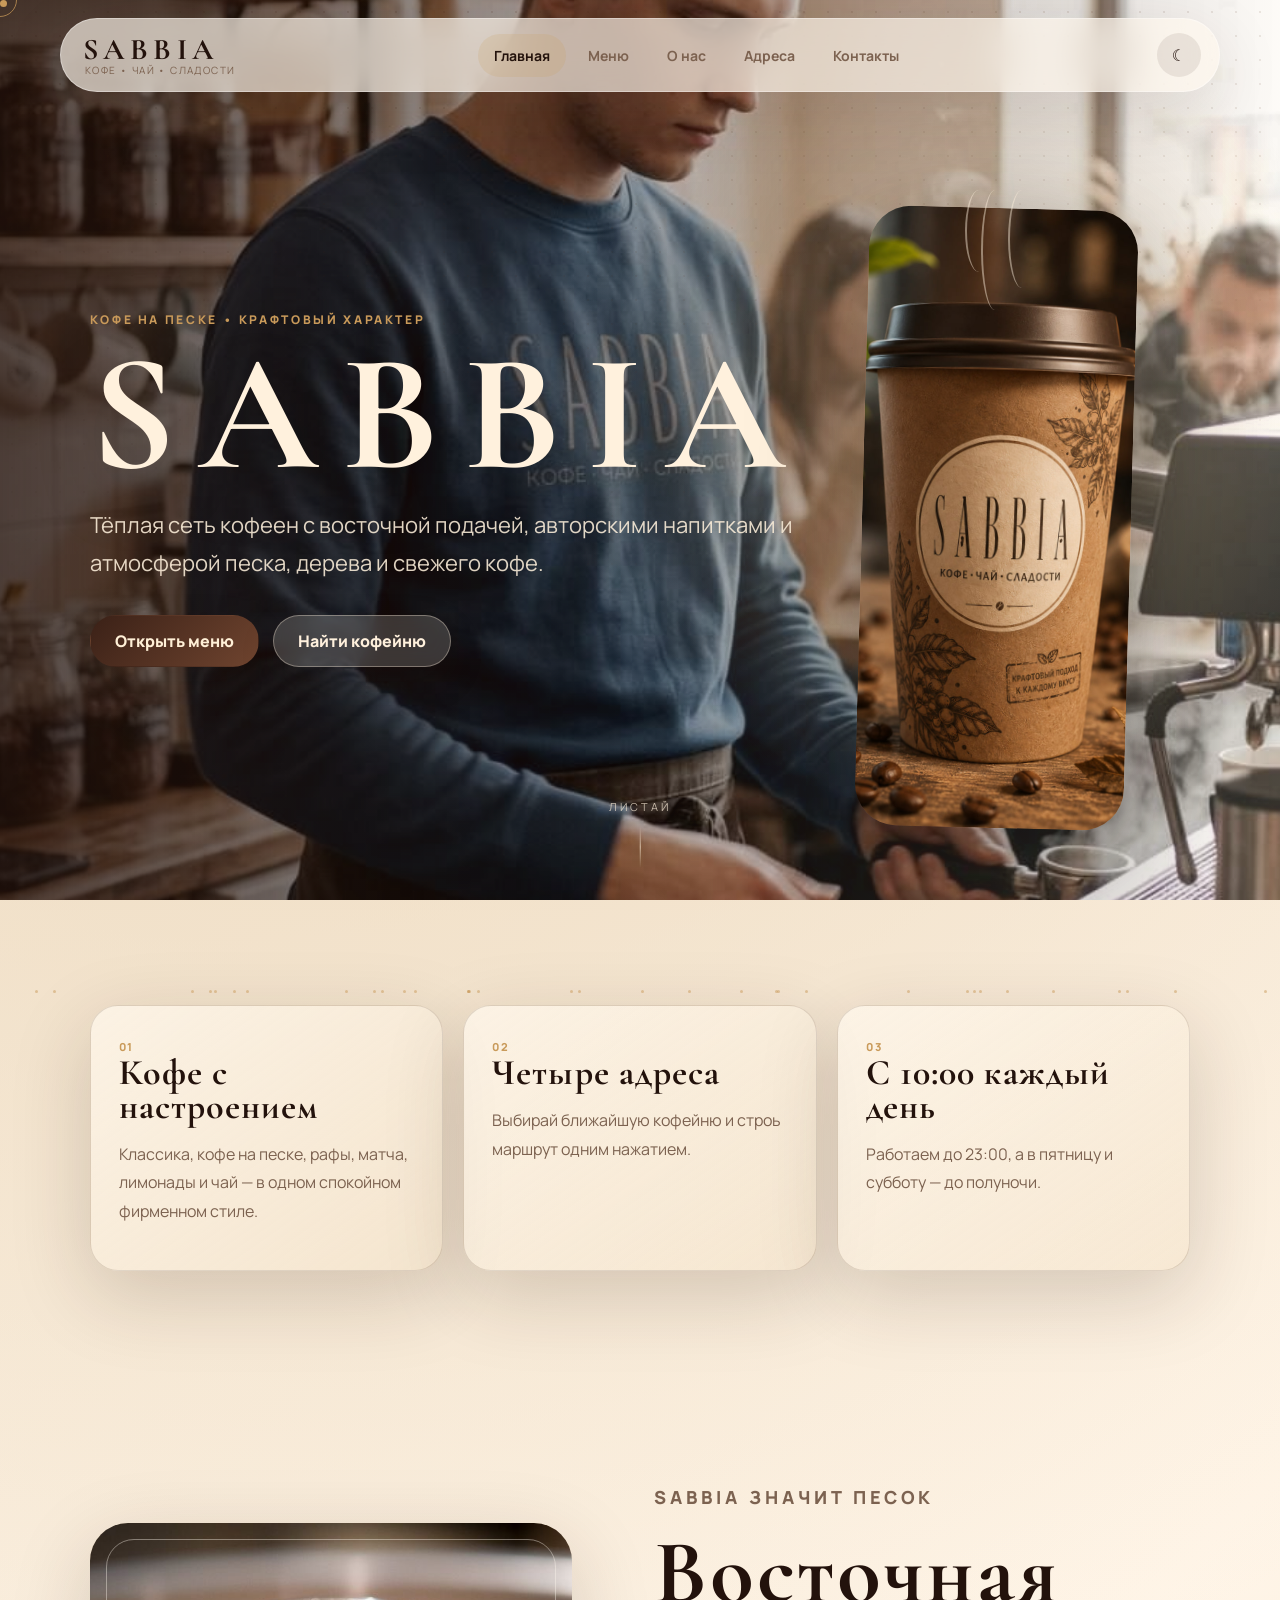
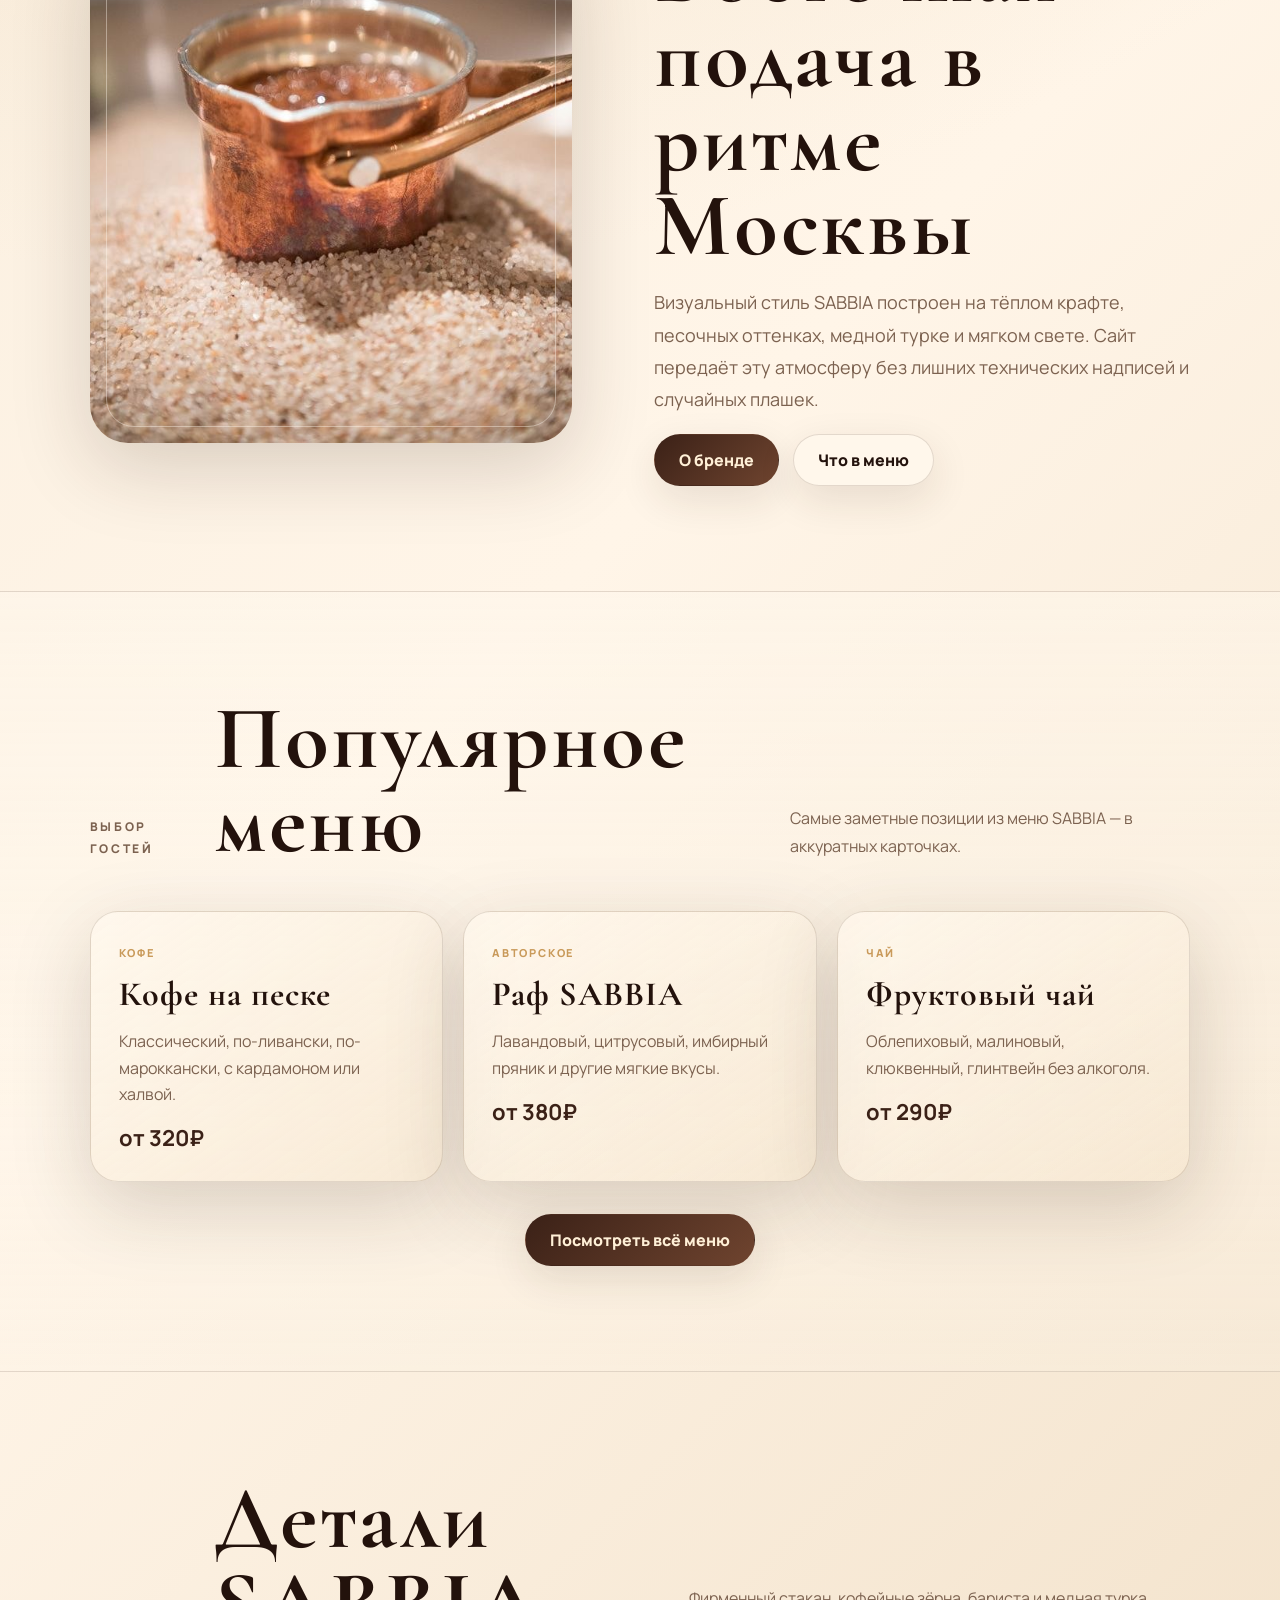
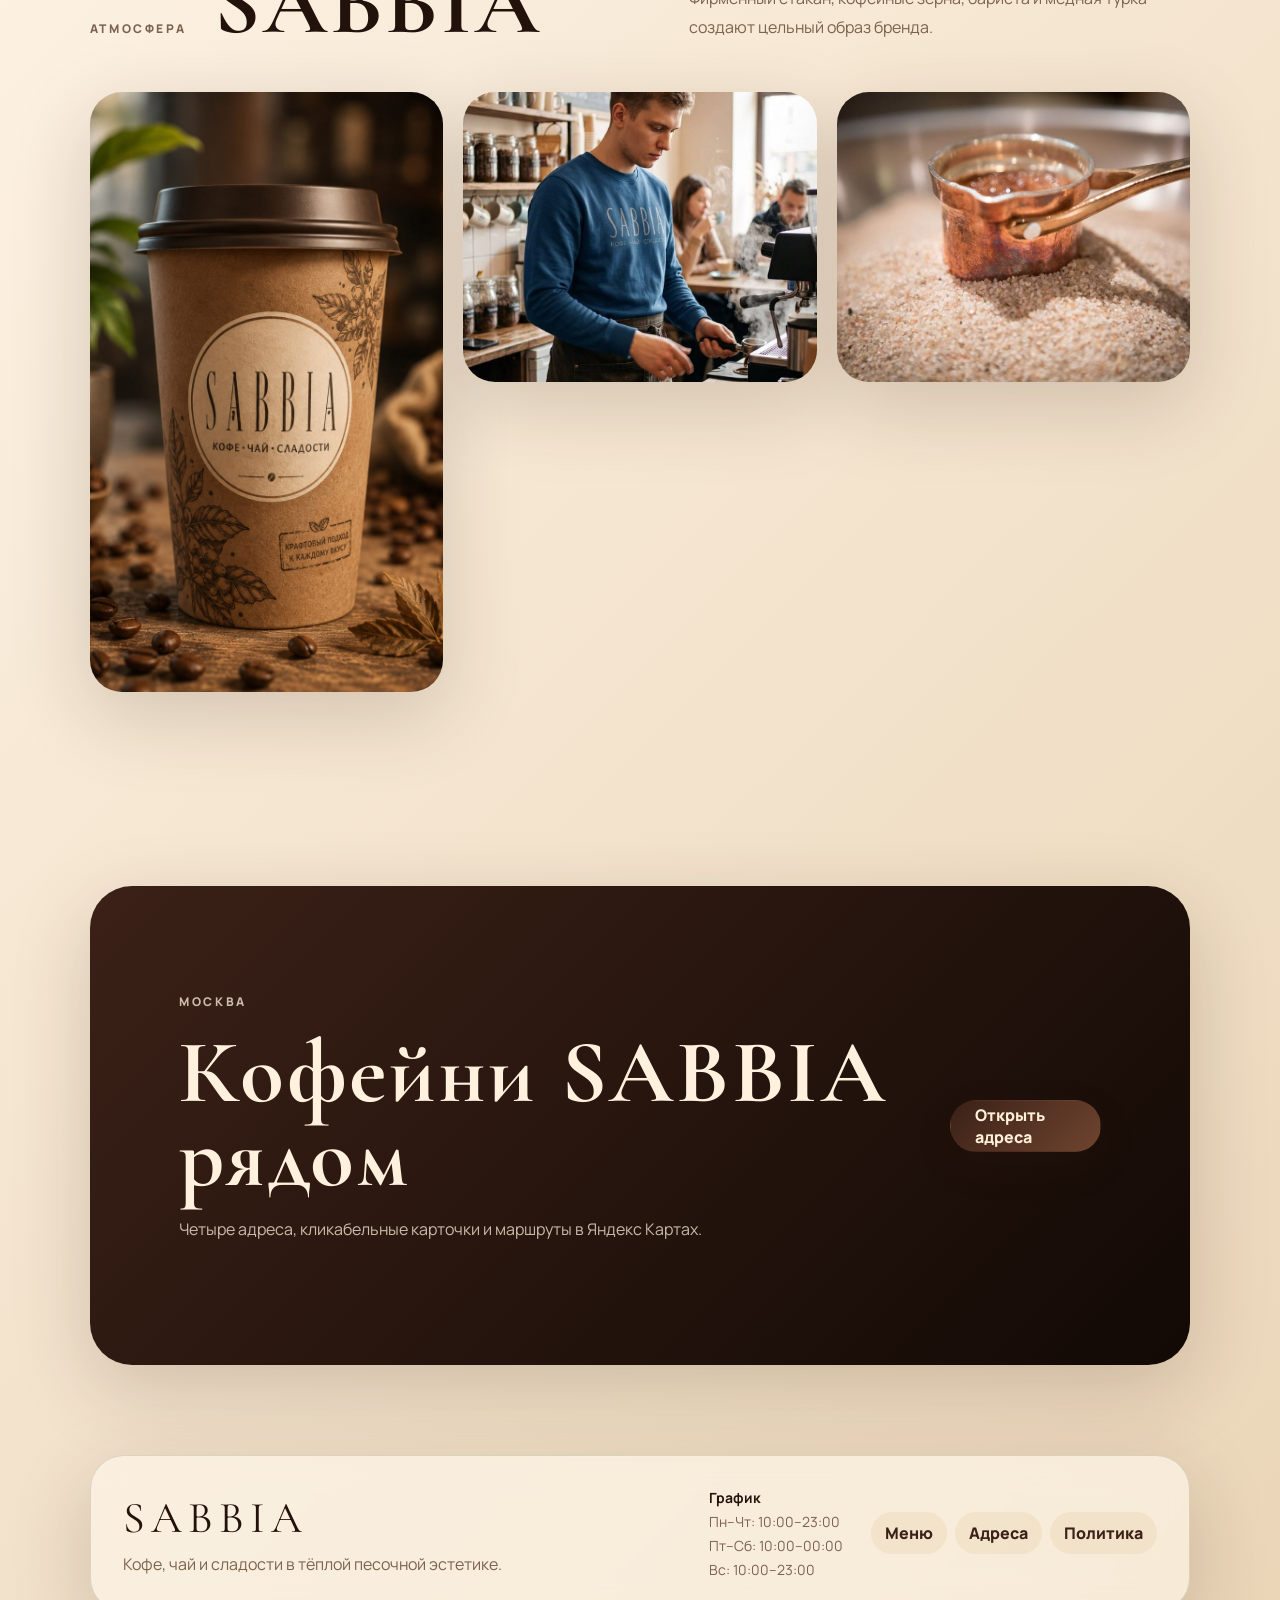
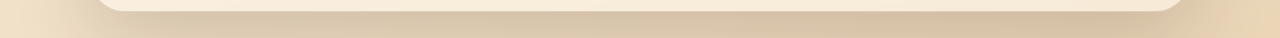
==== index.html @ 1bac94e6 "Add files via upload" ====
<!doctype html>
<html lang="ru">
<head>
  <title>SABBIA — кофе, чай, сладости</title>
  <meta name="description" content="SABBIA — сеть кофеен в Москве: кофе на песке, авторские напитки, чай, лимонады и сладости.">
  <meta property="og:title" content="SABBIA — кофе, чай, сладости">
  <meta property="og:description" content="Тёплая сеть кофеен с крафтовым характером и восточной атмосферой.">
  <meta property="og:type" content="website">
  <meta charset="utf-8">
  <meta name="viewport" content="width=device-width,initial-scale=1">
  <meta name="theme-color" content="#1f130e">
  <link rel="icon" href="assets/favicon.svg" type="image/svg+xml">
  <link rel="preconnect" href="https://fonts.googleapis.com">
  <link rel="preconnect" href="https://fonts.gstatic.com" crossorigin>
  <link href="https://fonts.googleapis.com/css2?family=Cormorant+Garamond:wght@500;600;700&family=Manrope:wght@400;500;600;700;800&display=swap" rel="stylesheet">
  <link rel="stylesheet" href="assets/style.css">
</head>
<body data-page="home">
<div class="loader" aria-hidden="true"><div class="loader-mark">SABBIA</div><div class="loader-bar"><span></span></div></div>
<div class="sand-layer" aria-hidden="true"></div>
<div class="cursor-dot" aria-hidden="true"></div><div class="cursor-ring" aria-hidden="true"></div>
<header class="topbar" data-topbar>
  <a class="brand" href="index.html" aria-label="SABBIA на главную"><span class="brand-word">SABBIA</span><small>кофе • чай • сладости</small></a>
  <nav class="nav" data-nav>
    <a href="index.html" data-page="home">Главная</a>
    <a href="menu.html" data-page="menu">Меню</a>
    <a href="about.html" data-page="about">О нас</a>
    <a href="locations.html" data-page="locations">Адреса</a>
    <a href="contacts.html" data-page="contacts">Контакты</a>
  </nav>
  <div class="top-actions">
    <button class="theme-toggle" type="button" aria-label="Сменить тему">☾</button>
    <button class="burger" type="button" aria-label="Открыть меню"><span></span><span></span></button>
  </div>
</header>
<main>
  <section class="hero hero-home">
    <div class="hero-bg"><img src="assets/images/barista.jpg" alt="Бариста SABBIA готовит кофе"></div>
    <div class="hero-overlay"></div>
    <div class="hero-content reveal">
      <p class="eyebrow">кофе на песке • крафтовый характер</p>
      <h1 class="brand-word hero-title">SABBIA</h1>
      <p class="hero-lead">Тёплая сеть кофеен с восточной подачей, авторскими напитками и атмосферой песка, дерева и свежего кофе.</p>
      <div class="actions"><a class="btn primary" href="menu.html">Открыть меню</a><a class="btn ghost" href="locations.html">Найти кофейню</a></div>
    </div>
    <div class="hero-cup reveal" aria-hidden="true">
      <span class="steam s1"></span><span class="steam s2"></span><span class="steam s3"></span>
      <img src="assets/images/cup.jpg" alt="Фирменный стаканчик SABBIA">
    </div>
    <div class="scroll-hint" aria-hidden="true">листай</div>
  </section>

  <section class="section intro-grid">
    <div class="intro-card reveal">
      <span>01</span><h2>Кофе с настроением</h2><p>Классика, кофе на песке, рафы, матча, лимонады и чай — в одном спокойном фирменном стиле.</p>
    </div>
    <div class="intro-card reveal delay-1"><span>02</span><h2>Четыре адреса</h2><p>Выбирай ближайшую кофейню и строь маршрут одним нажатием.</p></div>
    <div class="intro-card reveal delay-2"><span>03</span><h2>С 10:00 каждый день</h2><p>Работаем до 23:00, а в пятницу и субботу — до полуночи.</p></div>
  </section>

  <section class="section split">
    <div class="photo-frame reveal"><img src="assets/images/turkish-coffee.jpg" alt="Кофе на песке в турке"></div>
    <div class="copy-block reveal">
      <p class="eyebrow">SABBIA значит песок</p>
      <h2>Восточная подача в ритме Москвы</h2>
      <p>Визуальный стиль SABBIA построен на тёплом крафте, песочных оттенках, медной турке и мягком свете. Сайт передаёт эту атмосферу без лишних технических надписей и случайных плашек.</p>
      <div class="actions"><a class="btn primary" href="about.html">О бренде</a><a class="btn" href="menu.html">Что в меню</a></div>
    </div>
  </section>

  <section class="section soft">
    <div class="section-head reveal"><p class="eyebrow">выбор гостей</p><h2>Популярное меню</h2><p>Самые заметные позиции из меню SABBIA — в аккуратных карточках.</p></div>
    <div class="cards menu-preview">
      <article class="menu-card reveal"><span>кофе</span><h3>Кофе на песке</h3><p>Классический, по-ливански, по-мароккански, с кардамоном или халвой.</p><b>от 320₽</b></article>
      <article class="menu-card reveal delay-1"><span>авторское</span><h3>Раф SABBIA</h3><p>Лавандовый, цитрусовый, имбирный пряник и другие мягкие вкусы.</p><b>от 380₽</b></article>
      <article class="menu-card reveal delay-2"><span>чай</span><h3>Фруктовый чай</h3><p>Облепиховый, малиновый, клюквенный, глинтвейн без алкоголя.</p><b>от 290₽</b></article>
    </div>
    <div class="center reveal"><a class="btn primary" href="menu.html">Посмотреть всё меню</a></div>
  </section>

  <section class="section gallery-section">
    <div class="section-head reveal"><p class="eyebrow">атмосфера</p><h2>Детали SABBIA</h2><p>Фирменный стакан, кофейные зёрна, бариста и медная турка создают цельный образ бренда.</p></div>
    <div class="gallery-grid">
      <button class="gallery-item tall reveal" data-img="assets/images/cup.jpg"><img src="assets/images/cup.jpg" alt="Стаканчик SABBIA"></button>
      <button class="gallery-item reveal delay-1" data-img="assets/images/barista.jpg"><img src="assets/images/barista.jpg" alt="Бариста SABBIA"></button>
      <button class="gallery-item reveal delay-2" data-img="assets/images/turkish-coffee.jpg"><img src="assets/images/turkish-coffee.jpg" alt="Кофе на песке"></button>
    </div>
  </section>

  <section class="section locations-strip reveal">
    <div><p class="eyebrow">Москва</p><h2>Кофейни SABBIA рядом</h2><p>Четыре адреса, кликабельные карточки и маршруты в Яндекс Картах.</p></div>
    <a class="btn primary" href="locations.html">Открыть адреса</a>
  </section>
</main>
<footer class="footer reveal">
  <div>
    <a class="footer-brand brand-word" href="index.html">SABBIA</a>
    <p>Кофе, чай и сладости в тёплой песочной эстетике.</p>
  </div>
  <div class="footer-time"><b>График</b><span>Пн–Чт: 10:00–23:00</span><span>Пт–Сб: 10:00–00:00</span><span>Вс: 10:00–23:00</span></div>
  <div class="footer-links"><a href="menu.html">Меню</a><a href="locations.html">Адреса</a><a href="policy.html">Политика</a></div>
</footer>
<div class="lightbox" data-lightbox><button aria-label="Закрыть">×</button><img alt=""></div>
<script src="assets/script.js"></script>
</body>
</html>
---- assets/style.css ----
:root{
  --bg:#f6ead8; --bg2:#ead5b7; --paper:#fff8ed; --paper2:#f4e3ca;
  --ink:#23120c; --muted:#7c6250; --line:rgba(72,41,25,.15);
  --brown:#3b2117; --brown2:#6f442f; --gold:#c99a5a; --gold2:#e7c285;
  --shadow:0 24px 80px rgba(49,29,16,.18); --radius:28px;
  --brand:'Cormorant Garamond', Georgia, serif; --body:'Manrope',system-ui,-apple-system,Segoe UI,sans-serif;
}
[data-theme="dark"]{--bg:#120b08;--bg2:#25150f;--paper:#1d110d;--paper2:#28170f;--ink:#fff1dd;--muted:#c2a990;--line:rgba(255,231,203,.14);--brown:#f1d5ae;--brown2:#d2a46b;--gold:#e0b36e;--gold2:#fff0bf;--shadow:0 24px 90px rgba(0,0,0,.45)}
*{box-sizing:border-box}html{scroll-behavior:smooth}body{margin:0;font-family:var(--body);background:radial-gradient(circle at 20% 0%,var(--bg2),transparent 38%),linear-gradient(135deg,var(--bg),#fff5e8 45%,var(--bg2));color:var(--ink);overflow-x:hidden;transition:background .45s,color .45s}body:before{content:"";position:fixed;inset:0;pointer-events:none;z-index:-1;background-image:radial-gradient(rgba(87,50,29,.13) 1px, transparent 1px);background-size:24px 24px;mask-image:linear-gradient(#000,transparent 84%)}a{color:inherit;text-decoration:none}img{max-width:100%;display:block}button{font:inherit;color:inherit}.brand-word{font-family:var(--brand);letter-spacing:.14em;text-transform:uppercase}.loader{position:fixed;inset:0;z-index:9999;display:grid;place-items:center;background:var(--ink);color:var(--paper);transition:opacity .75s ease,visibility .75s}.loaded .loader{opacity:0;visibility:hidden}.loader-mark{font-family:var(--brand);font-size:clamp(44px,9vw,96px);letter-spacing:.18em}.loader-bar{position:absolute;bottom:22%;width:min(320px,70vw);height:2px;background:rgba(255,255,255,.18);overflow:hidden}.loader-bar span{display:block;height:100%;width:45%;background:linear-gradient(90deg,transparent,var(--gold2),transparent);animation:loadline 1.25s infinite}@keyframes loadline{from{transform:translateX(-110%)}to{transform:translateX(260%)}}
.cursor-dot,.cursor-ring{position:fixed;top:0;left:0;pointer-events:none;z-index:9998;border-radius:50%;display:none}.cursor-dot{width:7px;height:7px;background:var(--gold)}.cursor-ring{width:34px;height:34px;border:1px solid rgba(201,154,90,.75);transition:width .2s,height .2s,opacity .2s}.cursor-ring.hover{width:52px;height:52px;opacity:.45}@media(pointer:fine){.cursor-dot,.cursor-ring{display:block}}
.topbar{position:fixed;top:18px;left:50%;transform:translateX(-50%);width:min(1160px,calc(100% - 28px));height:74px;z-index:1000;display:flex;align-items:center;justify-content:space-between;padding:0 18px 0 22px;border:1px solid rgba(255,255,255,.35);background:rgba(255,248,237,.66);backdrop-filter:blur(22px);box-shadow:0 20px 70px rgba(54,32,20,.12);border-radius:999px;transition:.35s ease}.topbar.scrolled{height:62px;background:rgba(255,248,237,.82);box-shadow:0 16px 54px rgba(54,32,20,.16)}[data-theme="dark"] .topbar{background:rgba(24,14,10,.72);border-color:rgba(255,226,184,.18)}.brand{display:flex;flex-direction:column;line-height:1}.brand span{font-size:30px;font-family:var(--brand);letter-spacing:.18em;font-weight:700}.brand small{font-size:10px;letter-spacing:.14em;text-transform:uppercase;color:var(--muted);margin-left:2px}.nav{display:flex;gap:6px;align-items:center}.nav a{padding:12px 16px;border-radius:999px;color:var(--muted);font-size:14px;font-weight:700;transition:.25s}.nav a:hover,.nav a.active{background:rgba(201,154,90,.18);color:var(--ink)}.top-actions{display:flex;align-items:center;gap:8px}.theme-toggle,.burger{border:0;border-radius:999px;background:rgba(59,33,23,.09);width:44px;height:44px;display:grid;place-items:center;cursor:pointer;transition:.25s}.theme-toggle:hover,.burger:hover{transform:translateY(-2px);background:rgba(201,154,90,.24)}.burger{display:none;position:relative}.burger span{width:18px;height:2px;background:currentColor;display:block;position:absolute;transition:.25s}.burger span:first-child{transform:translateY(-5px)}.burger span:last-child{transform:translateY(5px)}.burger.open span:first-child{transform:rotate(45deg)}.burger.open span:last-child{transform:rotate(-45deg)}
.hero{position:relative;min-height:100vh;padding:150px min(7vw,96px) 72px;display:grid;grid-template-columns:1.03fr .82fr;align-items:center;gap:54px;overflow:hidden}.hero-bg,.hero-overlay{position:absolute;inset:0;z-index:-2}.hero-bg img{width:100%;height:100%;object-fit:cover;filter:saturate(.8) contrast(1.03);transform:scale(1.08);animation:kenburns 18s ease-in-out infinite alternate}.hero-overlay{z-index:-1;background:linear-gradient(90deg,rgba(35,18,12,.78),rgba(35,18,12,.35),rgba(246,234,216,.2)),radial-gradient(circle at 75% 45%,rgba(245,211,160,.45),transparent 38%)}@keyframes kenburns{to{transform:scale(1.18) translate3d(-2%,1%,0)}}.hero-content{max-width:760px;color:#fff1dd}.eyebrow{text-transform:uppercase;letter-spacing:.22em;font-size:12px;font-weight:800;color:var(--gold);margin:0 0 18px}.hero-title{font-size:clamp(72px,13vw,186px);line-height:.82;margin:0 0 24px;text-shadow:0 22px 70px rgba(0,0,0,.3)}.hero-lead,.page-lead,.lead{font-size:clamp(17px,2vw,22px);line-height:1.72;color:rgba(255,241,221,.87);margin:0 0 32px}.actions{display:flex;gap:14px;flex-wrap:wrap}.btn{position:relative;overflow:hidden;display:inline-flex;align-items:center;justify-content:center;min-height:52px;padding:0 24px;border:1px solid var(--line);border-radius:999px;background:rgba(255,248,237,.72);color:var(--ink);font-weight:800;box-shadow:0 14px 40px rgba(58,33,20,.11);transition:transform .25s,box-shadow .25s,background .25s}.btn:hover{transform:translateY(-3px);box-shadow:0 24px 70px rgba(58,33,20,.18)}.btn:active{transform:translateY(0) scale(.98)}.btn.primary{background:linear-gradient(135deg,var(--brown),var(--brown2));color:#fff0d7;border-color:transparent}.btn.ghost{background:rgba(255,248,237,.18);color:#fff1dd;border-color:rgba(255,241,221,.35);backdrop-filter:blur(10px)}.ripple{position:absolute;border-radius:50%;transform:scale(0);animation:ripple .55s ease-out;background:rgba(255,255,255,.45);pointer-events:none}@keyframes ripple{to{transform:scale(6);opacity:0}}
.hero-cup{position:relative;align-self:end}.hero-cup img{width:min(440px,80vw);height:620px;object-fit:cover;border-radius:42px;box-shadow:0 34px 110px rgba(0,0,0,.35);transform:rotate(1.5deg)}.steam{position:absolute;left:44%;top:-18px;width:28px;height:120px;border-radius:50%;border-left:2px solid rgba(255,241,221,.45);filter:blur(.4px);animation:steam 3.2s infinite ease-in-out;z-index:3}.steam.s2{left:54%;animation-delay:.8s;height:98px}.steam.s3{left:38%;animation-delay:1.4s;height:82px}@keyframes steam{0%{opacity:0;transform:translateY(50px) scale(.7) rotate(4deg)}35%{opacity:.9}100%{opacity:0;transform:translateY(-60px) scale(1.3) rotate(-10deg)}}.scroll-hint{position:absolute;bottom:32px;left:50%;transform:translateX(-50%);color:#fff1dd;text-transform:uppercase;letter-spacing:.25em;font-size:11px;opacity:.7}.scroll-hint:after{content:"";display:block;width:1px;height:42px;margin:12px auto 0;background:linear-gradient(transparent,#fff1dd,transparent);animation:scrollhint 1.7s infinite}@keyframes scrollhint{50%{transform:translateY(9px)}}
.section{padding:105px min(7vw,96px);position:relative}.section.soft{background:linear-gradient(180deg,rgba(255,248,237,.45),rgba(255,248,237,.18));border-block:1px solid var(--line)}.section-head{display:flex;align-items:end;justify-content:space-between;gap:28px;margin-bottom:34px}.section-head h2,.copy-block h2,.intro-card h2,.locations-strip h2,.prose h2{font-family:var(--brand);font-size:clamp(44px,7vw,92px);line-height:.94;margin:0 0 12px;letter-spacing:.03em}.section-head p,.copy-block p,.intro-card p,.locations-strip p,.prose p{color:var(--muted);line-height:1.8;max-width:760px}.intro-grid{display:grid;grid-template-columns:repeat(3,1fr);gap:20px}.intro-card,.menu-card,.contact-card,.place-card,.prose{padding:28px;border:1px solid var(--line);border-radius:var(--radius);background:linear-gradient(145deg,rgba(255,248,237,.72),rgba(244,227,202,.52));box-shadow:var(--shadow);transition:.35s}.intro-card:hover,.menu-card:hover,.contact-card:hover,.place-card:hover{transform:translateY(-8px);border-color:rgba(201,154,90,.5)}.intro-card span,.menu-card span,.contact-card span{font-weight:900;color:var(--gold);letter-spacing:.16em;text-transform:uppercase;font-size:11px}.intro-card h2{font-size:36px}.split{display:grid;grid-template-columns:.9fr 1fr;gap:min(7vw,82px);align-items:center}.photo-frame{position:relative;border-radius:38px;overflow:hidden;box-shadow:var(--shadow);min-height:520px;background:var(--paper2)}.photo-frame img{width:100%;height:100%;min-height:520px;object-fit:cover;transition:transform .7s}.photo-frame:hover img{transform:scale(1.05)}.photo-frame:after{content:"";position:absolute;inset:16px;border:1px solid rgba(255,248,237,.4);border-radius:28px;pointer-events:none}.copy-block p{font-size:18px}.cards{display:grid;grid-template-columns:repeat(3,1fr);gap:20px}.menu-card h3,.contact-card h3{font-family:var(--brand);font-size:34px;line-height:1;margin:16px 0 10px;letter-spacing:.03em}.menu-card p,.contact-card p{color:var(--muted);line-height:1.65}.menu-card b{font-size:22px;color:var(--brown)}.center{text-align:center;margin-top:32px}.gallery-grid{display:grid;grid-template-columns:1fr 1fr 1fr;grid-auto-rows:290px;gap:20px}.gallery-item{border:0;padding:0;border-radius:32px;overflow:hidden;background:var(--paper2);box-shadow:var(--shadow);cursor:pointer;position:relative}.gallery-item img{width:100%;height:100%;object-fit:cover;transition:transform .65s,filter .65s}.gallery-item:hover img{transform:scale(1.08);filter:saturate(1.05) contrast(1.05)}.gallery-item.tall{grid-row:span 2}.locations-strip{display:flex;align-items:center;justify-content:space-between;gap:24px;margin:min(7vw,96px);border-radius:42px;background:linear-gradient(135deg,var(--brown),#120905);color:#fff1dd;box-shadow:var(--shadow)}.locations-strip p{color:rgba(255,241,221,.75)}
.page-hero{min-height:52vh;padding:160px min(7vw,96px) 70px;display:grid;place-items:center;text-align:center;position:relative;overflow:hidden}.page-hero:before{content:"";position:absolute;inset:0;background:radial-gradient(circle at 50% 10%,rgba(201,154,90,.32),transparent 38%);pointer-events:none}.page-hero h1{font-size:clamp(54px,9vw,128px);line-height:.9;margin:0 0 20px}.page-hero .page-lead{color:var(--muted);max-width:820px}.about-hero{background:linear-gradient(rgba(35,18,12,.55),rgba(35,18,12,.45)),url('images/turkish-coffee.jpg') center/cover;color:#fff1dd}.about-hero .page-lead{color:rgba(255,241,221,.88)}
.filters{display:flex;gap:10px;flex-wrap:wrap;margin-bottom:28px;position:sticky;top:102px;z-index:20;padding:10px;border-radius:999px;background:rgba(255,248,237,.66);backdrop-filter:blur(18px);border:1px solid var(--line)}.filters button{border:0;border-radius:999px;padding:12px 18px;background:transparent;color:var(--muted);font-weight:900;cursor:pointer;transition:.25s}.filters button:hover,.filters button.active{background:linear-gradient(135deg,var(--brown),var(--brown2));color:#fff0d7}.menu-list{display:grid;grid-template-columns:repeat(3,1fr);gap:16px}.menu-list-card{display:flex;align-items:flex-start;justify-content:space-between;gap:18px;padding:22px;border:1px solid var(--line);border-radius:24px;background:rgba(255,248,237,.64);box-shadow:0 15px 48px rgba(58,33,20,.09);transition:.3s}.menu-list-card:hover{transform:translateY(-5px);border-color:rgba(201,154,90,.55)}.menu-list-card.hide{display:none}.menu-list-card span{color:var(--gold);font-size:10px;font-weight:900;letter-spacing:.16em;text-transform:uppercase}.menu-list-card h3{font-size:19px;margin:6px 0 8px}.menu-list-card p{margin:0;color:var(--muted);font-size:14px}.menu-list-card b{white-space:nowrap;color:var(--brown);font-size:18px}.menu-gallery{grid-template-columns:1fr 1fr;grid-auto-rows:auto}.menu-gallery .gallery-item img{height:auto;object-fit:contain;background:#fff}
.locations-layout{display:grid;grid-template-columns:.92fr 1.08fr;gap:26px;align-items:start}.places{display:grid;gap:16px}.place-card{display:grid;grid-template-columns:auto 1fr;gap:18px;position:relative;cursor:pointer}.place-card.active{outline:2px solid rgba(201,154,90,.55);background:linear-gradient(145deg,rgba(255,248,237,.92),rgba(231,194,133,.22))}.place-num{font-family:var(--brand);font-size:42px;color:var(--gold);line-height:1}.place-card h3{font-family:var(--brand);font-size:34px;line-height:1.05;margin:0 0 10px}.place-card p{margin:0 0 14px;color:var(--muted)}.click-badge{display:inline-flex;align-items:center;width:max-content;border:1px solid rgba(201,154,90,.38);border-radius:999px;padding:7px 11px;background:rgba(201,154,90,.13);font-size:11px;font-weight:900;letter-spacing:.12em;text-transform:uppercase;color:var(--brown)}.route-link{position:absolute;right:20px;bottom:20px;font-size:13px;font-weight:900;color:var(--brown)}.map-panel{position:sticky;top:112px;padding:16px;border-radius:34px;background:rgba(255,248,237,.68);border:1px solid var(--line);box-shadow:var(--shadow)}.map-top{display:flex;align-items:center;justify-content:space-between;gap:10px;margin-bottom:12px}.map-panel iframe{width:100%;height:590px;border:0;border-radius:24px;background:var(--paper2)}.map-note{font-size:13px;color:var(--muted);padding:12px 4px 2px}.contact-grid{display:grid;grid-template-columns:repeat(3,1fr);gap:20px}.schedule{display:grid;grid-template-columns:repeat(3,1fr);gap:16px}.schedule div{padding:24px;border-radius:24px;background:rgba(255,248,237,.72);border:1px solid var(--line);display:flex;justify-content:space-between;gap:20px;font-size:18px}.schedule span{color:var(--brown);font-weight:900}.prose{max-width:900px;margin:auto}.error-hero{grid-template-columns:1fr;min-height:78vh;background:linear-gradient(135deg,var(--brown),#100805)}
.footer{margin:0 min(7vw,96px) 26px;padding:32px;border-radius:34px;border:1px solid var(--line);background:rgba(255,248,237,.6);backdrop-filter:blur(16px);display:grid;grid-template-columns:1fr auto auto;gap:28px;align-items:center;box-shadow:var(--shadow)}.footer-brand{font-size:44px}.footer p{margin:8px 0 0;color:var(--muted)}.footer-time{display:grid;gap:5px;color:var(--muted);font-size:14px}.footer-time b{color:var(--ink)}.footer-links{display:flex;gap:8px;flex-wrap:wrap}.footer-links a{padding:10px 14px;border-radius:999px;background:rgba(201,154,90,.12);font-weight:800;color:var(--brown)}.lightbox{position:fixed;inset:0;z-index:5000;background:rgba(15,8,5,.82);display:grid;place-items:center;padding:28px;opacity:0;visibility:hidden;transition:.3s}.lightbox.open{opacity:1;visibility:visible}.lightbox img{max-width:min(1100px,92vw);max-height:86vh;border-radius:26px;box-shadow:0 25px 100px rgba(0,0,0,.45);object-fit:contain}.lightbox button{position:absolute;top:22px;right:22px;width:48px;height:48px;border-radius:999px;border:1px solid rgba(255,255,255,.25);background:rgba(255,255,255,.12);color:white;font-size:28px;cursor:pointer}.reveal{opacity:0;transform:translateY(34px);filter:blur(8px);transition:opacity .8s ease,transform .8s ease,filter .8s ease}.reveal.in-view{opacity:1;transform:none;filter:none}.delay-1{transition-delay:.12s}.delay-2{transition-delay:.24s}.page-leave{opacity:0;transform:translateY(10px);transition:opacity .28s ease,transform .28s ease}.sand-dot{position:fixed;width:3px;height:3px;background:rgba(201,154,90,.5);border-radius:50%;pointer-events:none;z-index:0;animation:floatDot var(--dur) linear infinite;left:var(--x);top:110vh}@keyframes floatDot{to{transform:translate3d(var(--dx),-125vh,0);opacity:0}}@media(max-width:980px){.nav{position:fixed;top:92px;left:14px;right:14px;display:grid;gap:8px;padding:16px;border-radius:28px;background:rgba(255,248,237,.9);backdrop-filter:blur(20px);border:1px solid var(--line);box-shadow:var(--shadow);opacity:0;visibility:hidden;transform:translateY(-10px);transition:.25s}.nav.open{opacity:1;visibility:visible;transform:none}.nav a{padding:14px 16px}.burger{display:grid}.hero{grid-template-columns:1fr;padding:132px 24px 54px}.hero-cup{display:none}.intro-grid,.cards,.contact-grid,.schedule,.locations-layout,.split,.footer{grid-template-columns:1fr}.section,.page-hero{padding-left:24px;padding-right:24px}.section-head{display:block}.gallery-grid{grid-template-columns:1fr;grid-auto-rows:260px}.gallery-item.tall{grid-row:auto}.menu-list{grid-template-columns:1fr}.locations-strip{margin:24px;display:block}.locations-strip .btn{margin-top:20px}.map-panel{position:relative;top:auto}.map-panel iframe{height:420px}.route-link{position:static;margin-top:14px;display:inline-flex}.footer{margin:24px}.filters{top:86px;border-radius:26px}.brand span{font-size:25px}.topbar{height:66px}.hero-title{font-size:78px}}@media(max-width:560px){.topbar{top:10px;width:calc(100% - 20px);padding:0 12px 0 16px}.brand small{display:none}.theme-toggle,.burger{width:40px;height:40px}.hero{padding-top:118px}.hero-lead,.page-lead{font-size:16px}.btn{width:100%;min-height:54px}.actions{width:100%}.section{padding-top:72px;padding-bottom:72px}.page-hero{min-height:46vh;padding-top:128px}.page-hero h1{font-size:48px}.section-head h2,.copy-block h2{font-size:44px}.intro-card,.menu-card,.contact-card,.place-card{padding:22px}.schedule div{display:block}.schedule span{display:block;margin-top:8px}.menu-list-card{display:block}.menu-list-card b{display:block;margin-top:14px}.footer-brand{font-size:34px}.hero-content{color:#fff1dd}}@media(prefers-reduced-motion:reduce){*,*:before,*:after{animation:none!important;transition:none!important;scroll-behavior:auto!important}.reveal{opacity:1;transform:none;filter:none}}
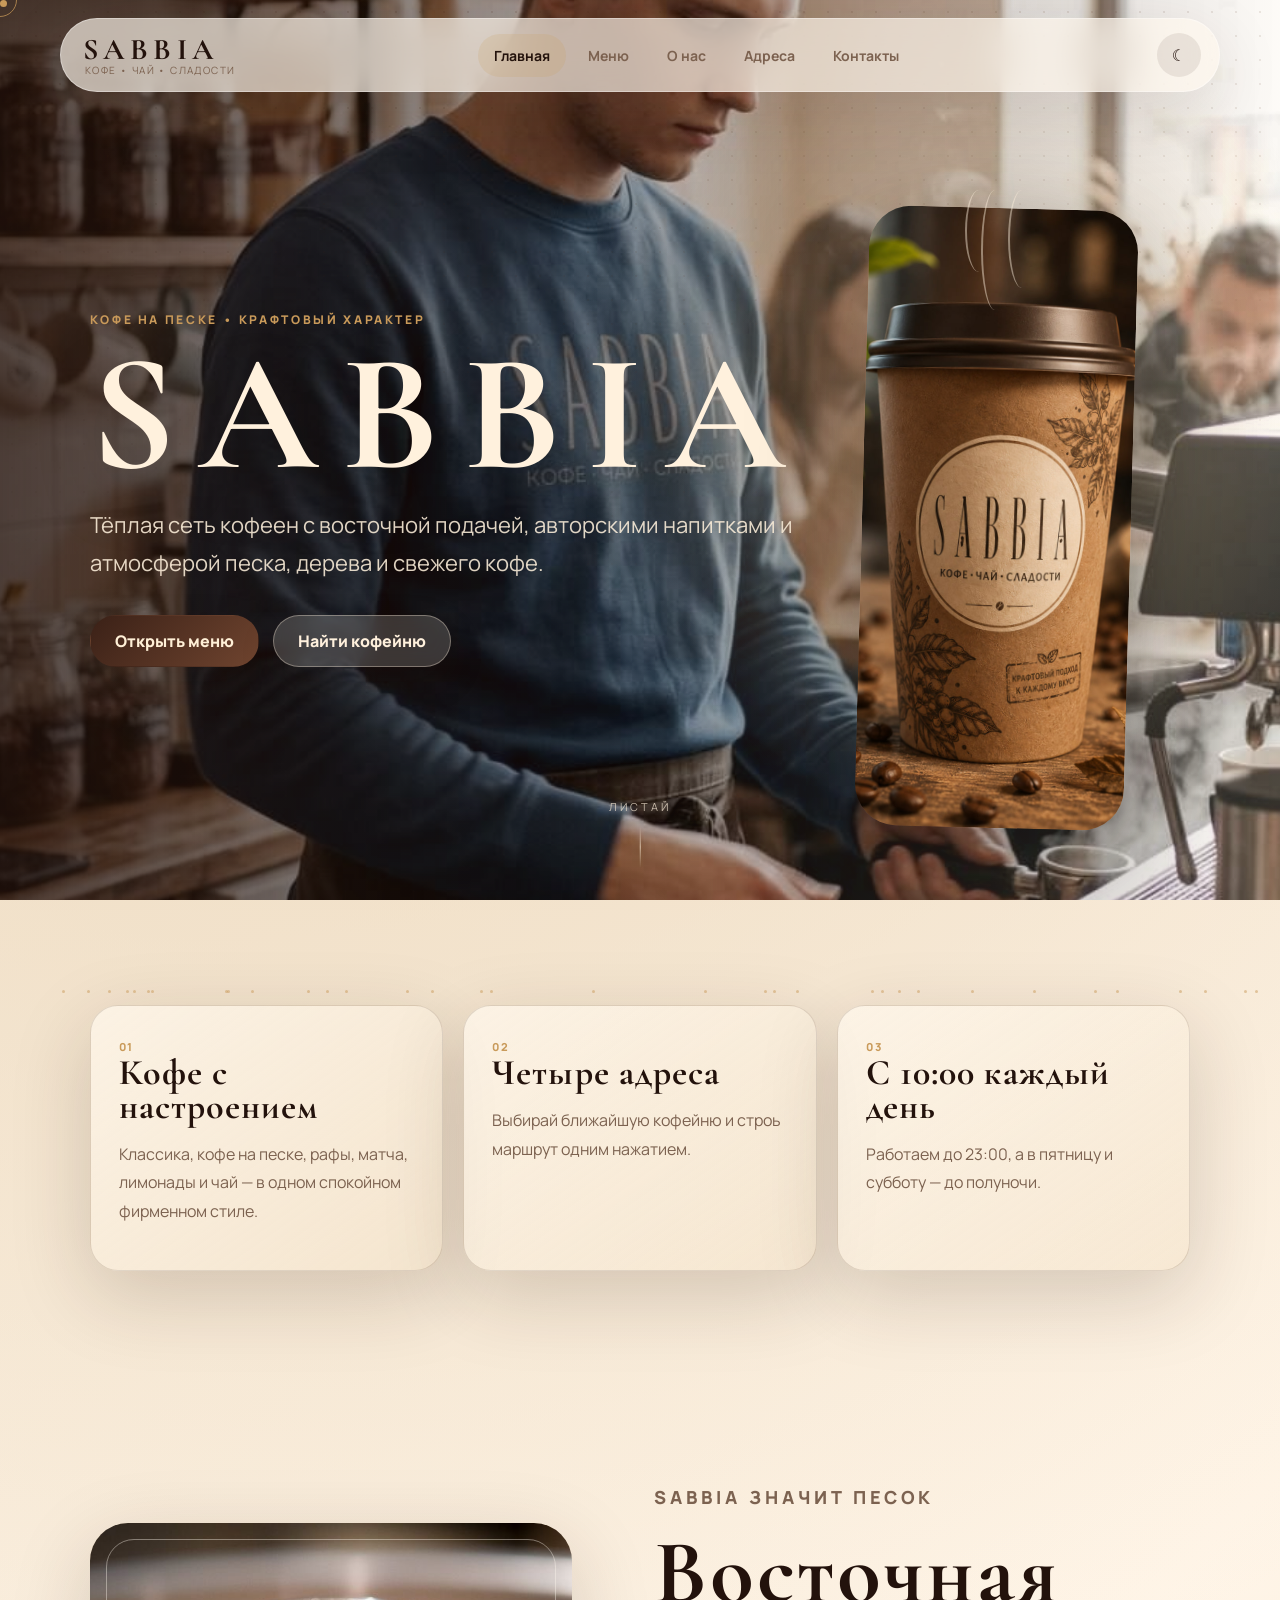
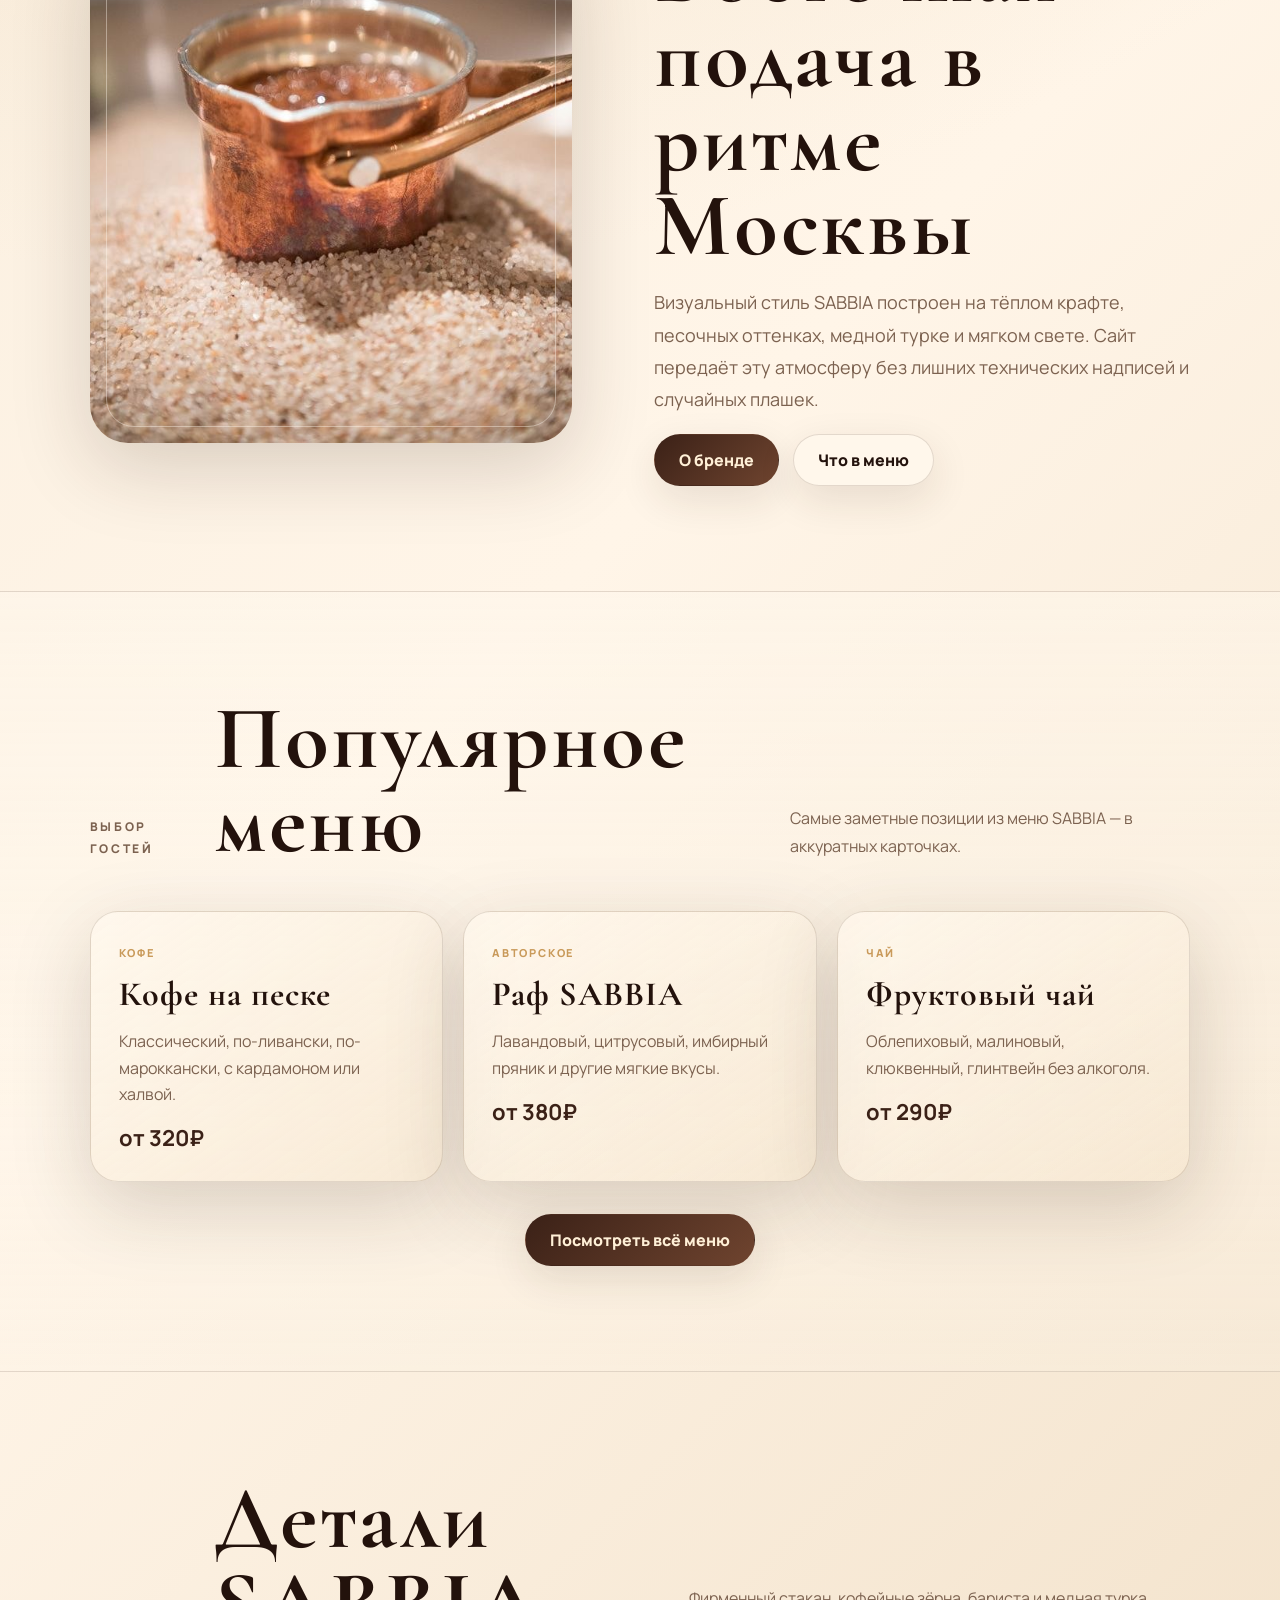
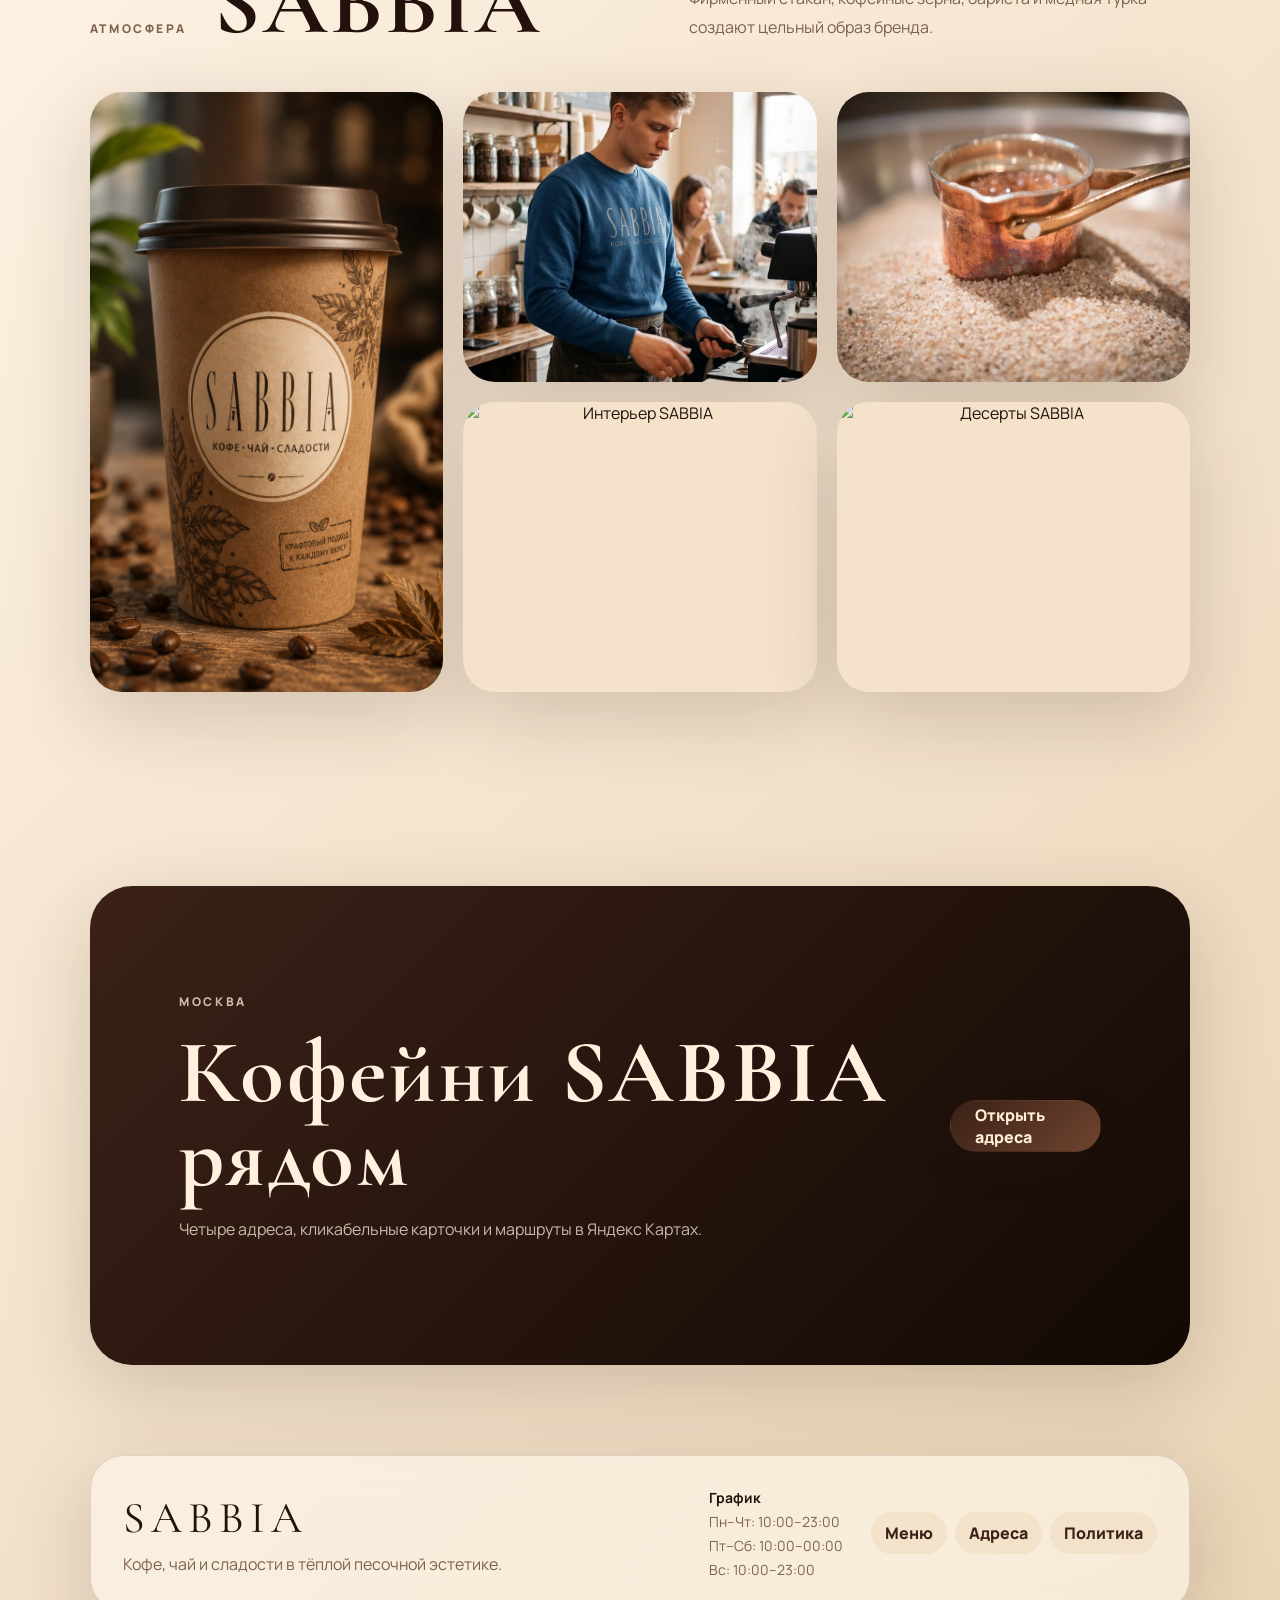
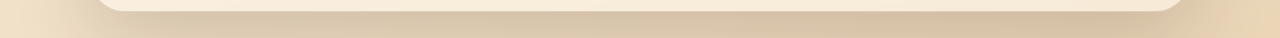
==== commit ff66fe0e: "Update index.html" ====
--- a/index.html
+++ b/index.html
@@ -84,6 +84,8 @@
       <button class="gallery-item tall reveal" data-img="assets/images/cup.jpg"><img src="assets/images/cup.jpg" alt="Стаканчик SABBIA"></button>
       <button class="gallery-item reveal delay-1" data-img="assets/images/barista.jpg"><img src="assets/images/barista.jpg" alt="Бариста SABBIA"></button>
       <button class="gallery-item reveal delay-2" data-img="assets/images/turkish-coffee.jpg"><img src="assets/images/turkish-coffee.jpg" alt="Кофе на песке"></button>
+      <button class="gallery-item reveal delay-3" data-img="assets/images/interior.jpg"><img src="assets/images/interior.jpg" alt="Интерьер SABBIA"></button>
+      <button class="gallery-item reveal delay-4" data-img="assets/images/dessert.jpg"><img src="assets/images/dessert.jpg" alt="Десерты SABBIA"></button>
     </div>
   </section>
 
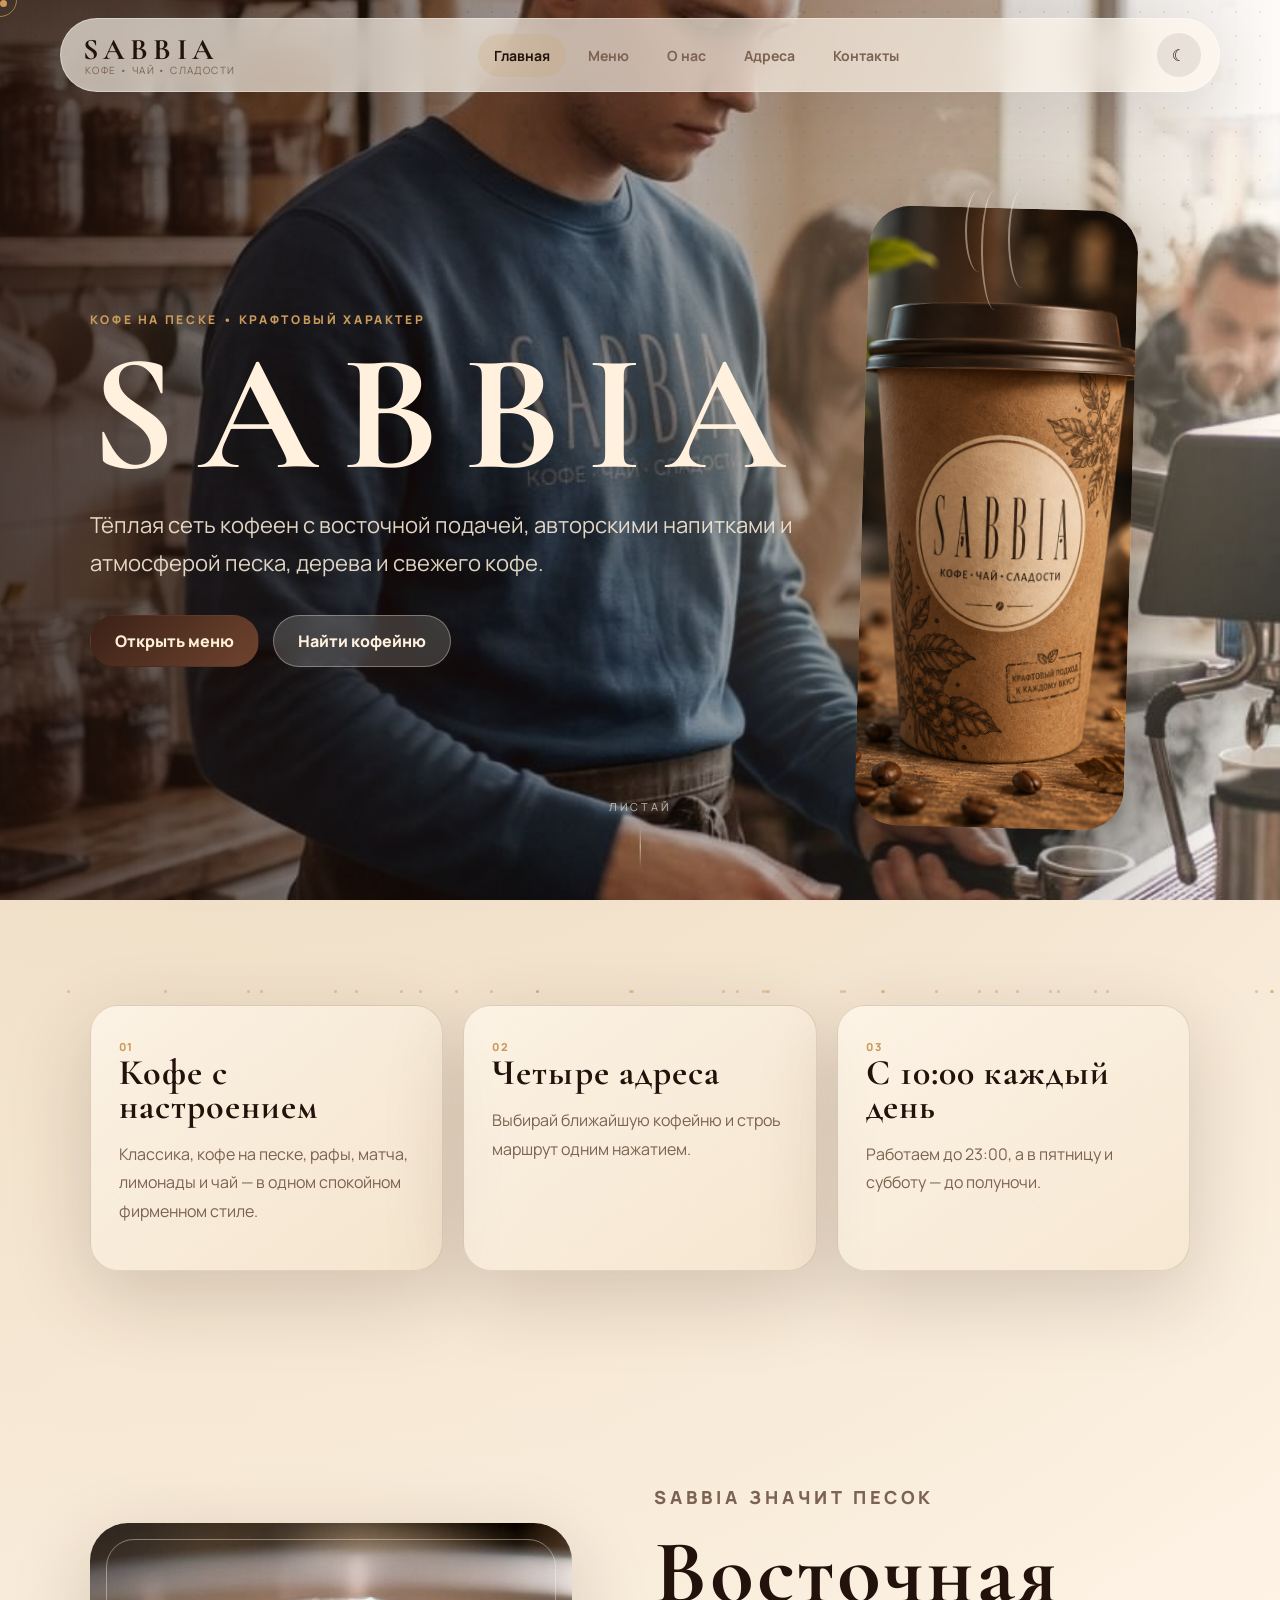
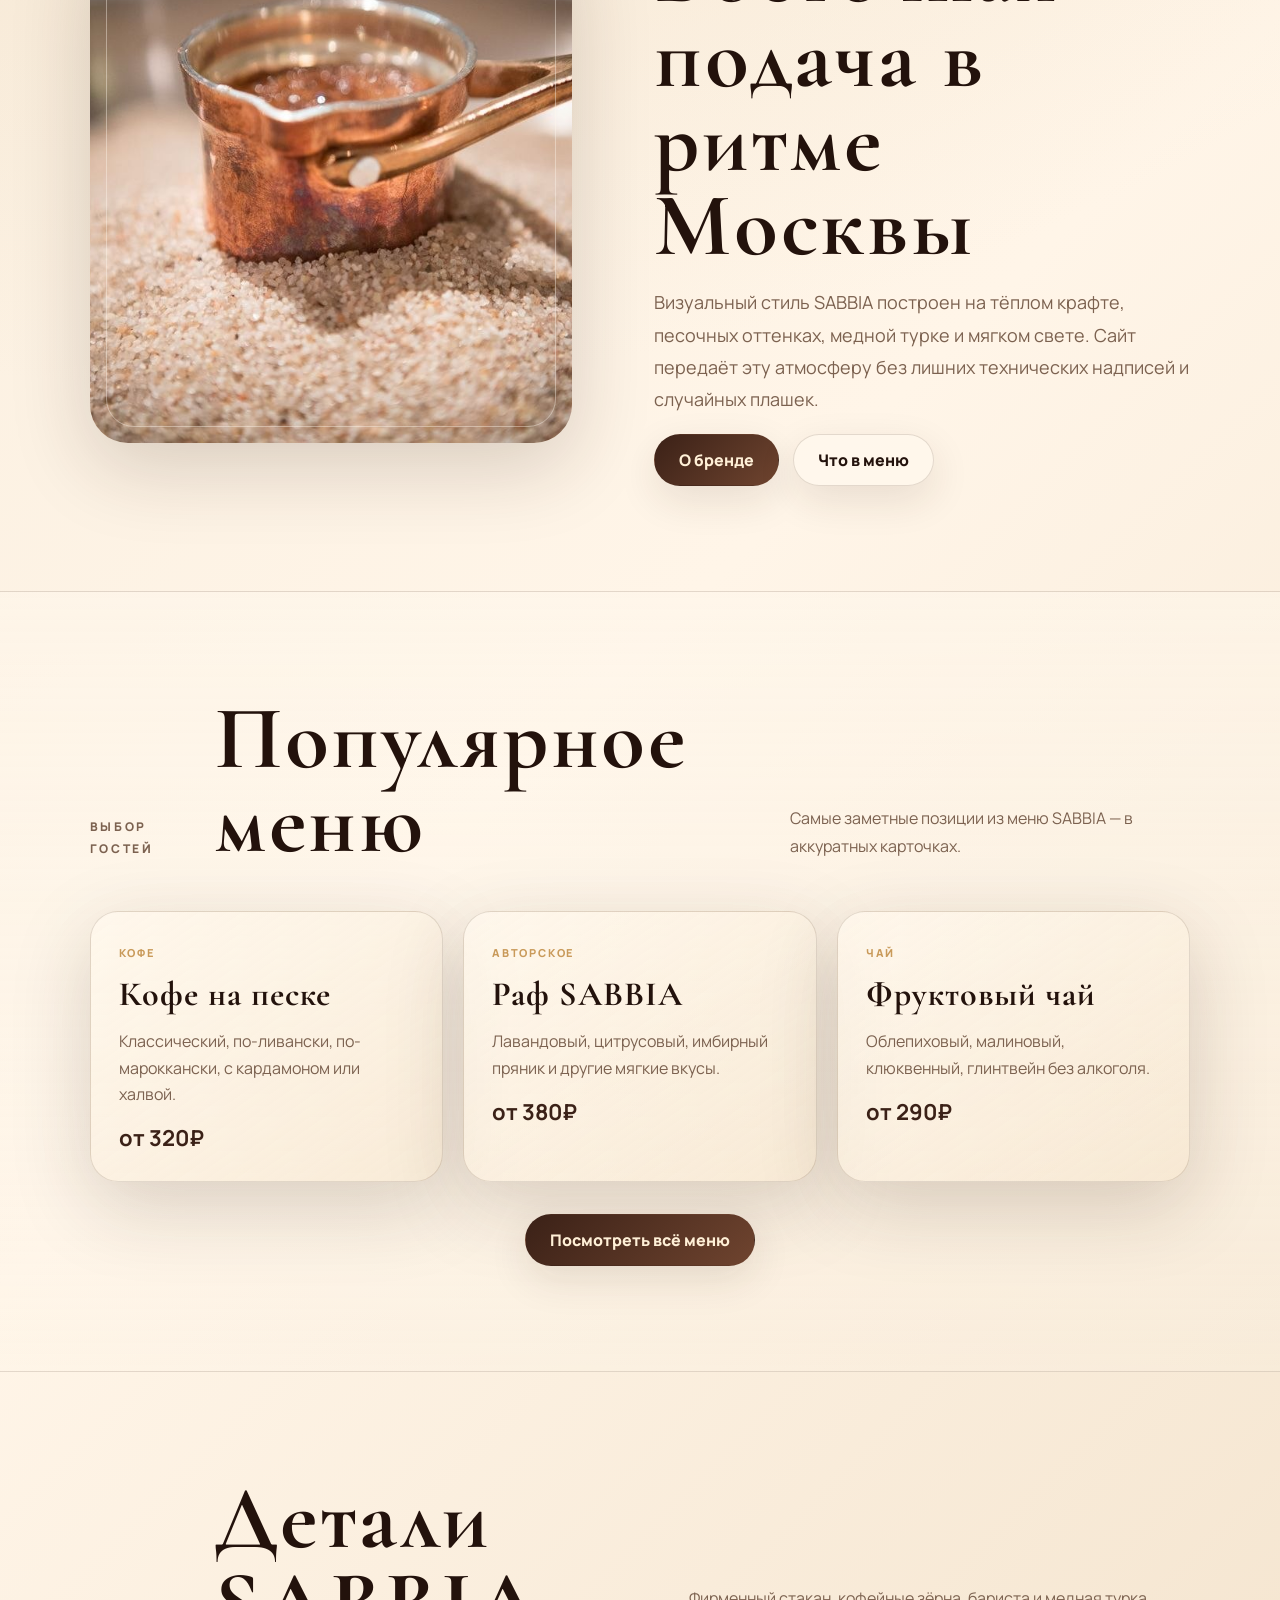
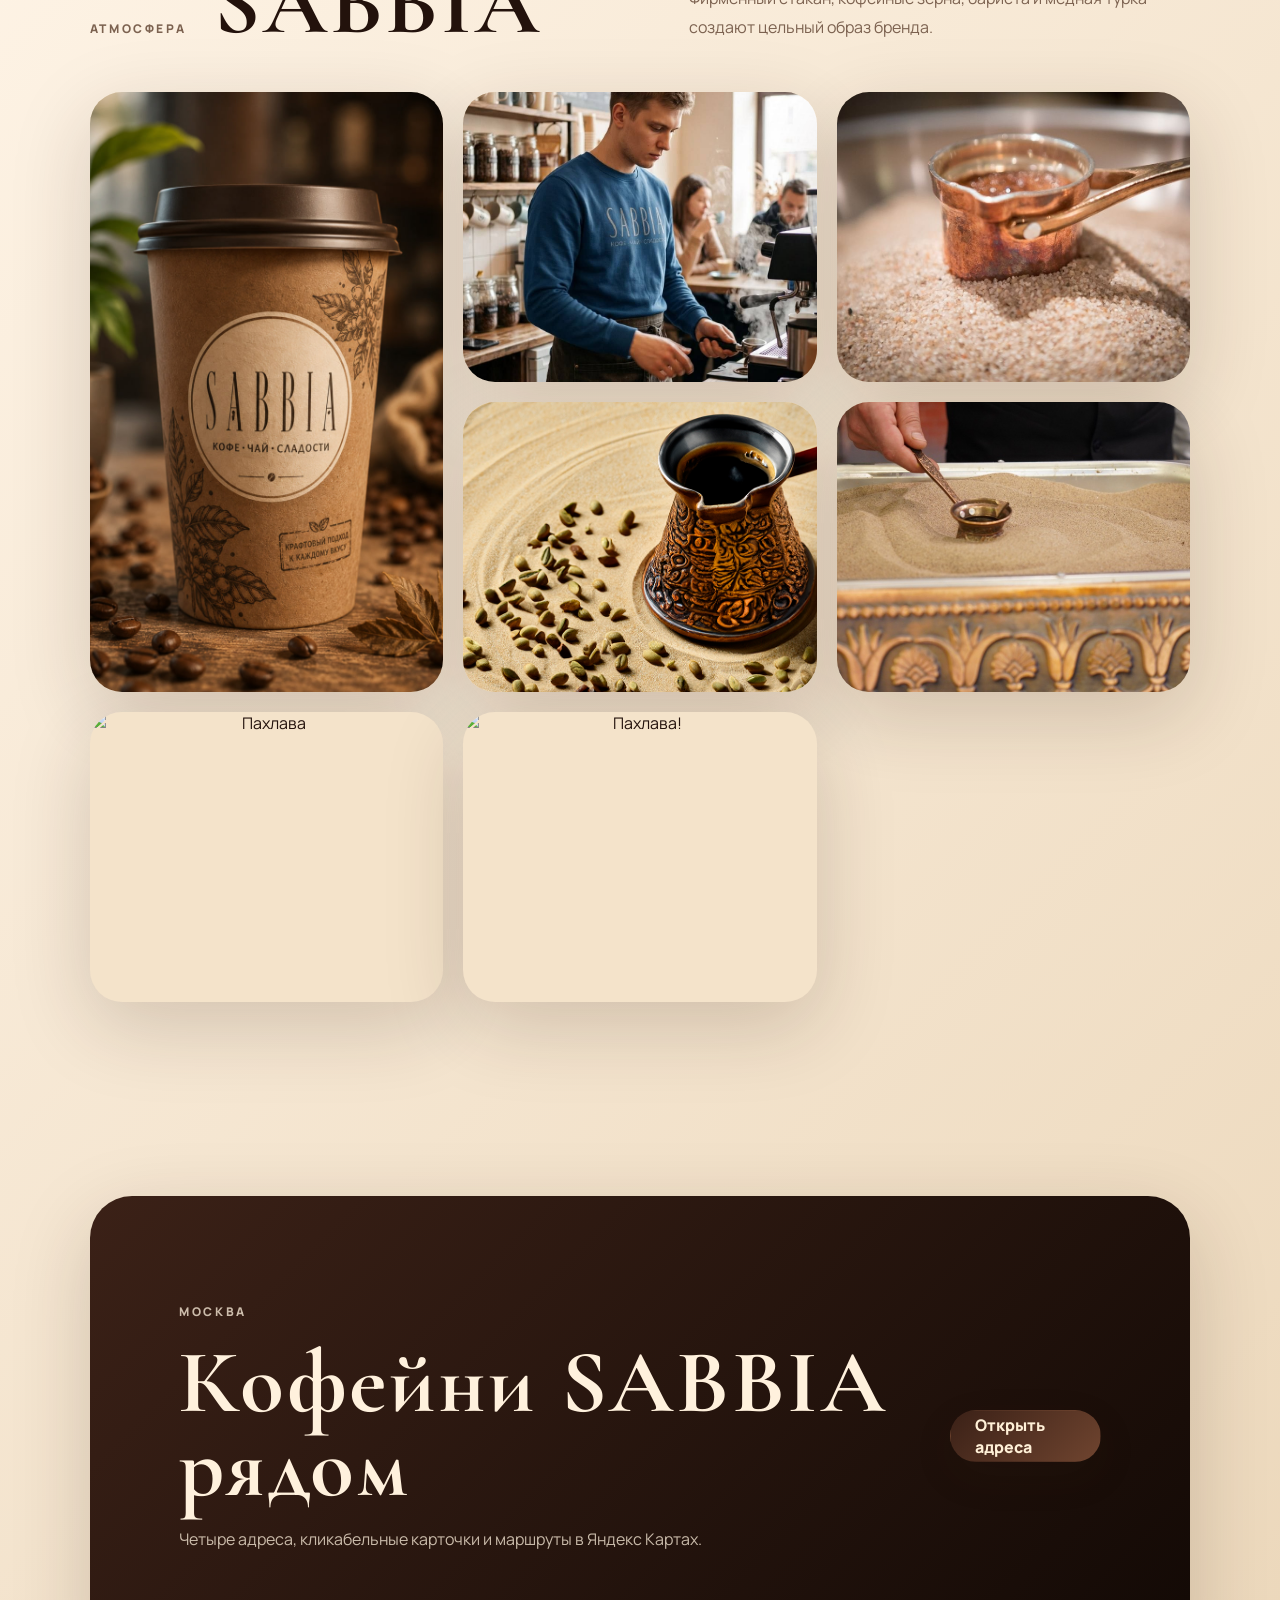
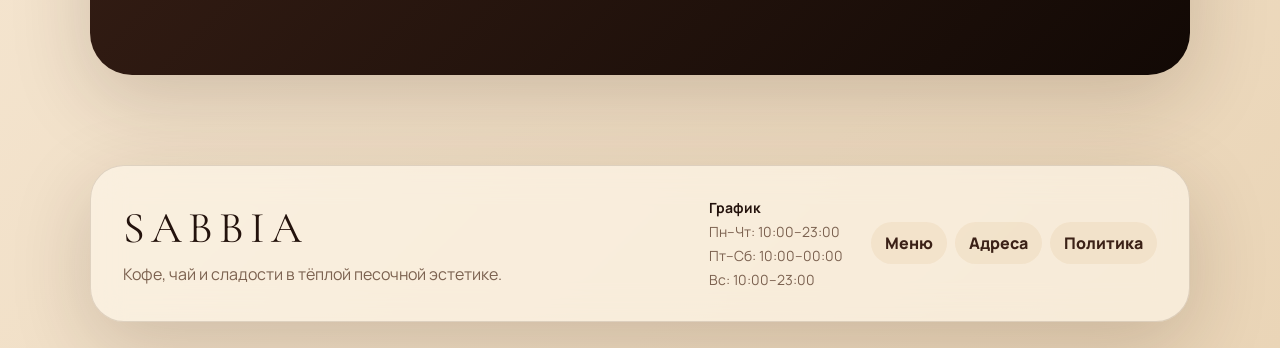
==== commit 0344ea9f: "Update index.html" ====
--- a/index.html
+++ b/index.html
@@ -84,8 +84,10 @@
       <button class="gallery-item tall reveal" data-img="assets/images/cup.jpg"><img src="assets/images/cup.jpg" alt="Стаканчик SABBIA"></button>
       <button class="gallery-item reveal delay-1" data-img="assets/images/barista.jpg"><img src="assets/images/barista.jpg" alt="Бариста SABBIA"></button>
       <button class="gallery-item reveal delay-2" data-img="assets/images/turkish-coffee.jpg"><img src="assets/images/turkish-coffee.jpg" alt="Кофе на песке"></button>
-      <button class="gallery-item reveal delay-3" data-img="assets/images/interior.jpg"><img src="assets/images/interior.jpg" alt="Интерьер SABBIA"></button>
-      <button class="gallery-item reveal delay-4" data-img="assets/images/dessert.jpg"><img src="assets/images/dessert.jpg" alt="Десерты SABBIA"></button>
+      <button class="gallery-item reveal delay-3" data-img="assets/images/interior.jpg"><img src="assets/images/interior.jpg" alt="Турка на песке"></button>
+      <button class="gallery-item reveal delay-4" data-img="assets/images/dessert.jpg"><img src="assets/images/dessert.jpg" alt="Турка"></button>
+      <button class="gallery-item reveal delay-5" data-img="assets/images/pahlava.jpg"><img src="assets/images/pahlava.jpg" alt="Пахлава"></button>
+      <button class="gallery-item reveal delay-6" data-img="assets/images/pah.jpg"><img src="assets/images/pah.jpg" alt="Пахлава!"></button>
     </div>
   </section>
 
